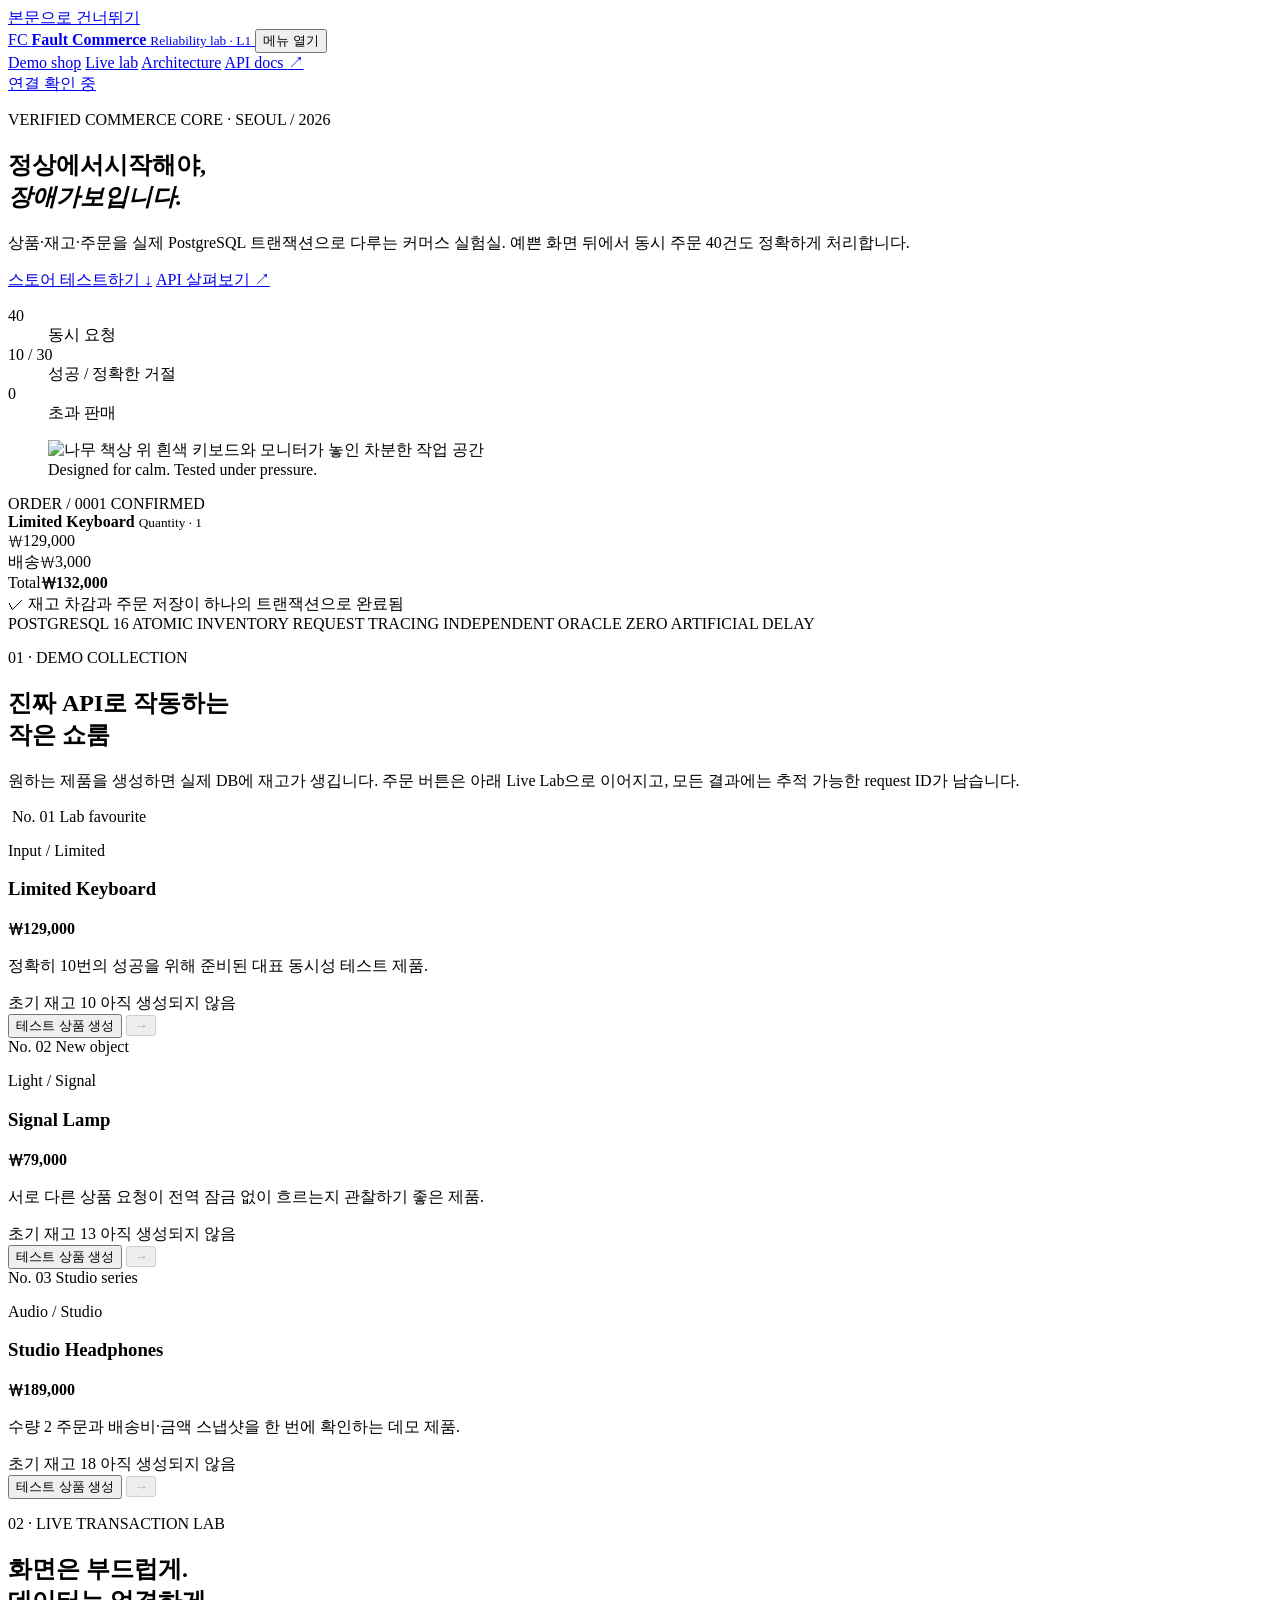
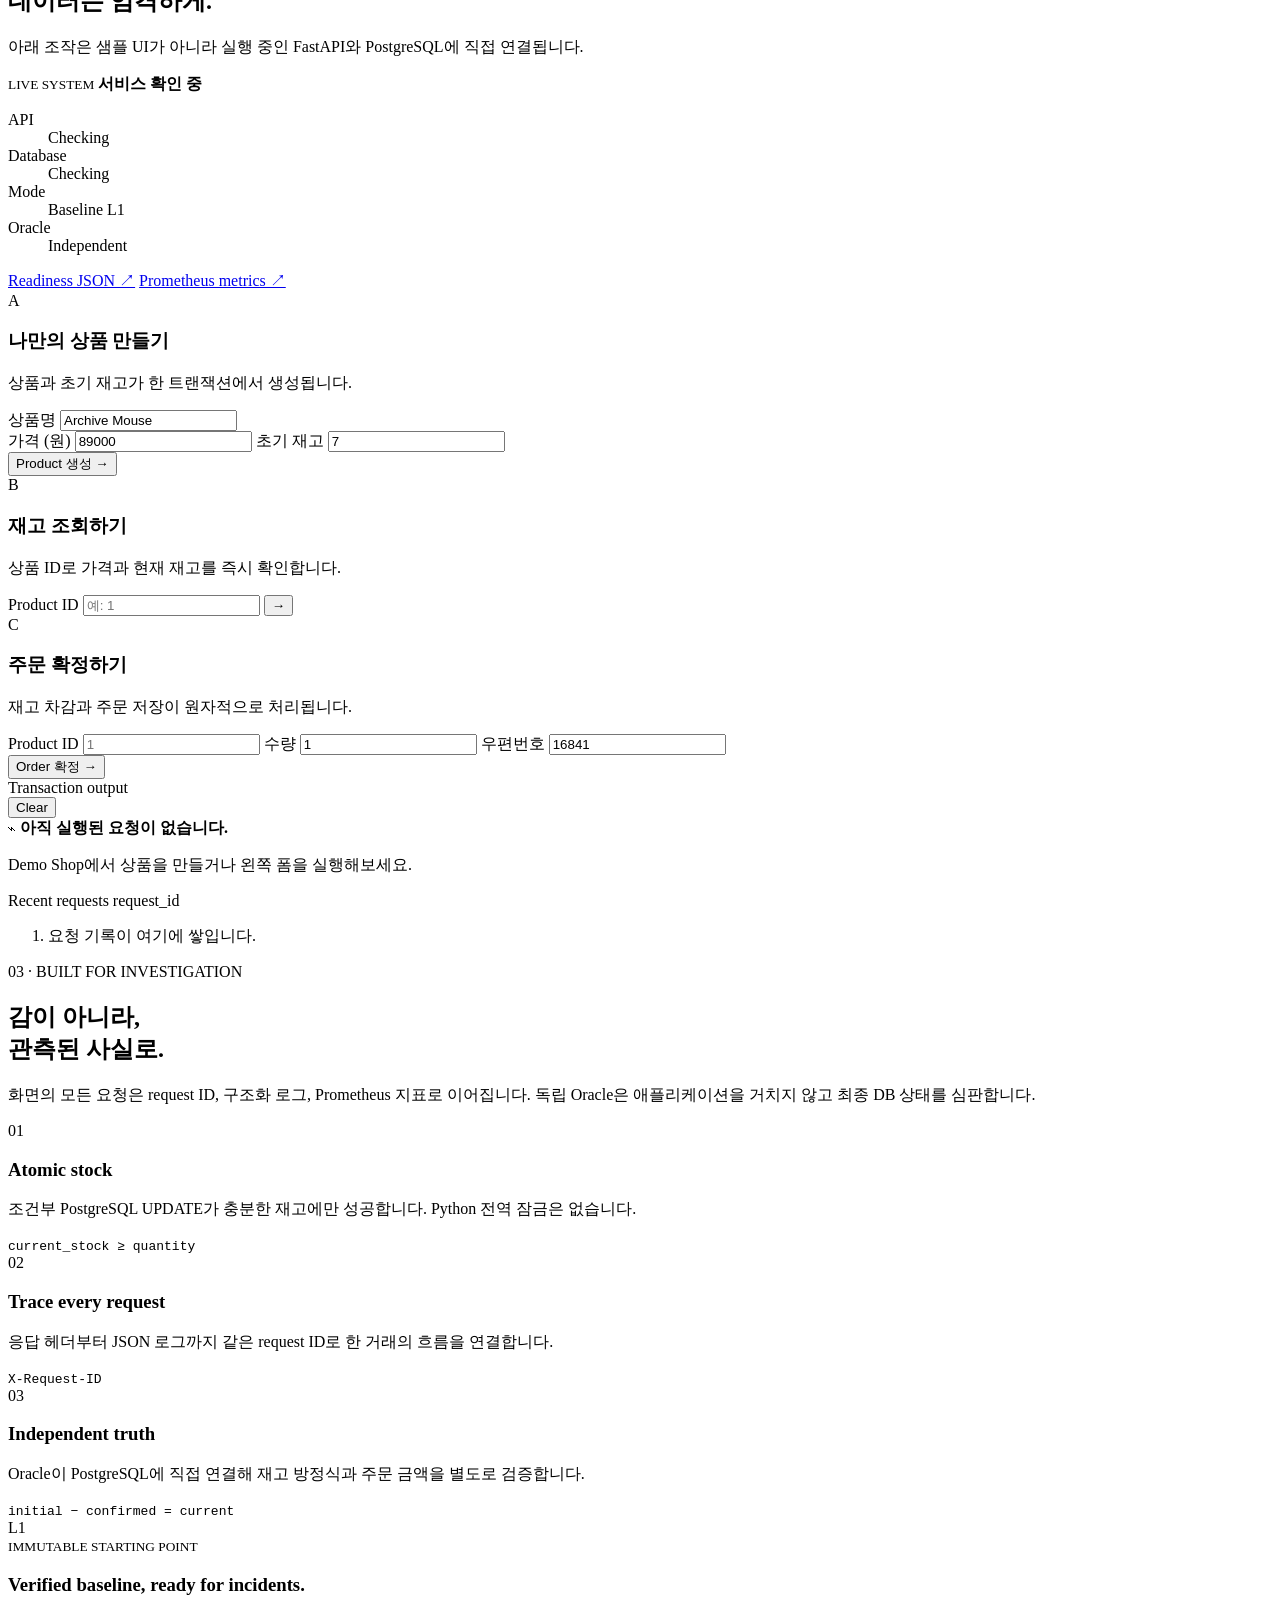
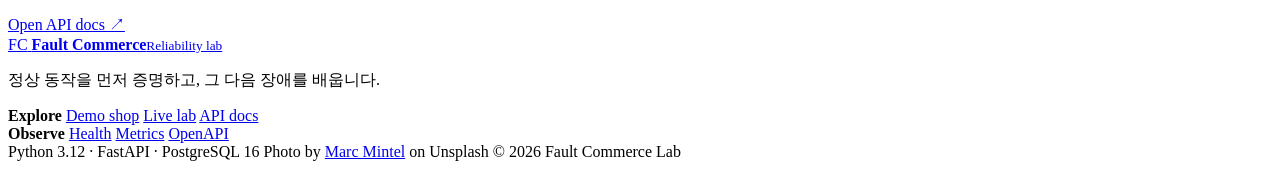
==== app/frontend/index.html @ bde0f66e "feat: add interactive commerce storefront" ====
<!doctype html>
<html lang="ko">
<head>
  <meta charset="utf-8">
  <meta name="viewport" content="width=device-width, initial-scale=1">
  <meta name="description" content="PostgreSQL 기반 동시성·정합성 실험을 위한 정상 상거래 코어와 인터랙티브 스토어프론트.">
  <meta name="theme-color" content="#f2eee6">
  <meta property="og:title" content="Fault Commerce Lab">
  <meta property="og:description" content="Beautiful commerce. Observable by design.">
  <title>Fault Commerce Lab — 정상에서 시작하는 커머스 실험실</title>
  <link rel="icon" href="/static/favicon.svg" type="image/svg+xml">
  <link rel="stylesheet" href="/static/styles.css">
  <script src="/static/app.js" defer></script>
</head>
<body>
  <a class="skip-link" href="#main">본문으로 건너뛰기</a>

  <header class="site-header" data-header>
    <div class="header-inner">
      <a class="brand" href="/" aria-label="Fault Commerce Lab 홈">
        <span class="brand-mark" aria-hidden="true"><span>F</span><span>C</span></span>
        <span class="brand-copy">
          <strong>Fault Commerce</strong>
          <small>Reliability lab · L1</small>
        </span>
      </a>

      <button class="nav-toggle" type="button" aria-expanded="false" aria-controls="site-nav">
        <span class="sr-only">메뉴 열기</span>
        <span></span><span></span>
      </button>

      <nav class="site-nav" id="site-nav" aria-label="주요 메뉴">
        <a href="#collection">Demo shop</a>
        <a href="#lab">Live lab</a>
        <a href="#architecture">Architecture</a>
        <a href="/docs" target="_blank" rel="noreferrer">API docs <span aria-hidden="true">↗</span></a>
      </nav>

      <a class="header-status" href="#system-health" aria-label="시스템 상태 보기">
        <span class="status-dot" data-header-dot></span>
        <span data-header-status>연결 확인 중</span>
      </a>
    </div>
  </header>

  <main id="main">
    <section class="hero section-shell">
      <div class="hero-copy" data-reveal>
        <p class="eyebrow">VERIFIED COMMERCE CORE · SEOUL / 2026</p>
        <h1><span class="hero-normal"><span>정상에서</span><span>시작해야,</span></span><br><em><span>장애가</span><span>보입니다.</span></em></h1>
        <p class="hero-lede">
          상품·재고·주문을 실제 PostgreSQL 트랜잭션으로 다루는 커머스 실험실.
          예쁜 화면 뒤에서 동시 주문 40건도 정확하게 처리합니다.
        </p>
        <div class="hero-actions">
          <a class="button button-dark" href="#collection">스토어 테스트하기 <span aria-hidden="true">↓</span></a>
          <a class="text-link" href="/docs" target="_blank" rel="noreferrer">API 살펴보기 <span aria-hidden="true">↗</span></a>
        </div>
        <dl class="hero-facts" aria-label="검증 요약">
          <div><dt>40</dt><dd>동시 요청</dd></div>
          <div><dt>10 / 30</dt><dd>성공 / 정확한 거절</dd></div>
          <div><dt>0</dt><dd>초과 판매</dd></div>
        </dl>
      </div>

      <div class="hero-visual" data-reveal>
        <figure class="hero-photo">
          <img
            src="/static/assets/hero-workspace.jpg"
            width="1800"
            height="1200"
            alt="나무 책상 위 흰색 키보드와 모니터가 놓인 차분한 작업 공간"
            fetchpriority="high"
          >
          <figcaption>Designed for calm. Tested under pressure.</figcaption>
        </figure>
        <aside class="live-receipt" aria-label="예시 주문 영수증">
          <div class="receipt-head">
            <span>ORDER / 0001</span>
            <span class="receipt-status">CONFIRMED</span>
          </div>
          <div class="receipt-product">
            <span class="receipt-thumb" aria-hidden="true"></span>
            <div>
              <strong>Limited Keyboard</strong>
              <small>Quantity · 1</small>
            </div>
            <span>₩129,000</span>
          </div>
          <div class="receipt-row"><span>배송</span><span>₩3,000</span></div>
          <div class="receipt-total"><span>Total</span><strong>₩132,000</strong></div>
          <div class="receipt-proof"><span aria-hidden="true">✓</span> 재고 차감과 주문 저장이 하나의 트랜잭션으로 완료됨</div>
        </aside>
      </div>
    </section>

    <section class="proof-bar" aria-label="시스템 특징">
      <div class="proof-track">
        <span>POSTGRESQL 16</span><i></i>
        <span>ATOMIC INVENTORY</span><i></i>
        <span>REQUEST TRACING</span><i></i>
        <span>INDEPENDENT ORACLE</span><i></i>
        <span>ZERO ARTIFICIAL DELAY</span>
      </div>
    </section>

    <section class="collection section-shell" id="collection">
      <header class="section-heading" data-reveal>
        <div>
          <p class="eyebrow">01 · DEMO COLLECTION</p>
          <h2>진짜 API로 작동하는<br>작은 쇼룸</h2>
        </div>
        <p>
          원하는 제품을 생성하면 실제 DB에 재고가 생깁니다.
          주문 버튼은 아래 Live Lab으로 이어지고, 모든 결과에는 추적 가능한 request ID가 남습니다.
        </p>
      </header>

      <div class="product-grid">
        <article class="product-card product-card-photo" data-product-card="keyboard" data-reveal>
          <div class="product-media">
            <img src="/static/assets/hero-workspace.jpg" alt="" loading="lazy">
            <span class="product-index">No. 01</span>
            <span class="product-badge">Lab favourite</span>
          </div>
          <div class="product-body">
            <div class="product-title-row">
              <div>
                <p class="product-category">Input / Limited</p>
                <h3>Limited Keyboard</h3>
              </div>
              <strong>₩129,000</strong>
            </div>
            <p>정확히 10번의 성공을 위해 준비된 대표 동시성 테스트 제품.</p>
            <div class="product-stock">
              <span>초기 재고 10</span>
              <span data-product-state>아직 생성되지 않음</span>
            </div>
            <div class="product-actions">
              <button
                class="button button-dark create-template"
                type="button"
                data-template-key="keyboard"
                data-name="Limited Keyboard"
                data-price="129000"
                data-stock="10"
              >테스트 상품 생성</button>
              <button class="icon-button order-template" type="button" data-template-key="keyboard" disabled aria-label="Limited Keyboard 주문 준비">→</button>
            </div>
          </div>
        </article>

        <article class="product-card product-card-lamp" data-product-card="lamp" data-reveal>
          <div class="product-media lamp-scene" aria-label="주황색 스탠드 조명 일러스트레이션">
            <span class="product-index">No. 02</span>
            <span class="product-badge">New object</span>
            <div class="lamp-object" aria-hidden="true">
              <span class="lamp-shade"></span>
              <span class="lamp-neck"></span>
              <span class="lamp-base"></span>
            </div>
          </div>
          <div class="product-body">
            <div class="product-title-row">
              <div>
                <p class="product-category">Light / Signal</p>
                <h3>Signal Lamp</h3>
              </div>
              <strong>₩79,000</strong>
            </div>
            <p>서로 다른 상품 요청이 전역 잠금 없이 흐르는지 관찰하기 좋은 제품.</p>
            <div class="product-stock">
              <span>초기 재고 13</span>
              <span data-product-state>아직 생성되지 않음</span>
            </div>
            <div class="product-actions">
              <button
                class="button button-dark create-template"
                type="button"
                data-template-key="lamp"
                data-name="Signal Lamp"
                data-price="79000"
                data-stock="13"
              >테스트 상품 생성</button>
              <button class="icon-button order-template" type="button" data-template-key="lamp" disabled aria-label="Signal Lamp 주문 준비">→</button>
            </div>
          </div>
        </article>

        <article class="product-card product-card-audio" data-product-card="headphones" data-reveal>
          <div class="product-media audio-scene" aria-label="검정색 헤드폰 일러스트레이션">
            <span class="product-index">No. 03</span>
            <span class="product-badge">Studio series</span>
            <div class="headphone-object" aria-hidden="true">
              <span class="headband"></span>
              <span class="earcup earcup-left"></span>
              <span class="earcup earcup-right"></span>
            </div>
          </div>
          <div class="product-body">
            <div class="product-title-row">
              <div>
                <p class="product-category">Audio / Studio</p>
                <h3>Studio Headphones</h3>
              </div>
              <strong>₩189,000</strong>
            </div>
            <p>수량 2 주문과 배송비·금액 스냅샷을 한 번에 확인하는 데모 제품.</p>
            <div class="product-stock">
              <span>초기 재고 18</span>
              <span data-product-state>아직 생성되지 않음</span>
            </div>
            <div class="product-actions">
              <button
                class="button button-dark create-template"
                type="button"
                data-template-key="headphones"
                data-name="Studio Headphones"
                data-price="189000"
                data-stock="18"
              >테스트 상품 생성</button>
              <button class="icon-button order-template" type="button" data-template-key="headphones" disabled aria-label="Studio Headphones 주문 준비">→</button>
            </div>
          </div>
        </article>
      </div>
    </section>

    <section class="lab" id="lab">
      <div class="section-shell">
        <header class="lab-heading" data-reveal>
          <p class="eyebrow">02 · LIVE TRANSACTION LAB</p>
          <h2>화면은 부드럽게.<br>데이터는 엄격하게.</h2>
          <p>아래 조작은 샘플 UI가 아니라 실행 중인 FastAPI와 PostgreSQL에 직접 연결됩니다.</p>
        </header>

        <div class="health-panel" id="system-health" data-reveal>
          <div class="health-intro">
            <span class="health-pulse" data-health-pulse></span>
            <div>
              <small>LIVE SYSTEM</small>
              <strong data-health-title>서비스 확인 중</strong>
            </div>
          </div>
          <dl class="health-grid">
            <div><dt>API</dt><dd data-live-state>Checking</dd></div>
            <div><dt>Database</dt><dd data-ready-state>Checking</dd></div>
            <div><dt>Mode</dt><dd>Baseline L1</dd></div>
            <div><dt>Oracle</dt><dd>Independent</dd></div>
          </dl>
          <div class="health-links">
            <a href="/health/ready" target="_blank" rel="noreferrer">Readiness JSON ↗</a>
            <a href="/metrics" target="_blank" rel="noreferrer">Prometheus metrics ↗</a>
          </div>
        </div>

        <div class="lab-workspace">
          <div class="lab-controls" data-reveal>
            <section class="control-block">
              <div class="control-number">A</div>
              <div class="control-content">
                <header>
                  <h3>나만의 상품 만들기</h3>
                  <p>상품과 초기 재고가 한 트랜잭션에서 생성됩니다.</p>
                </header>
                <form id="create-product-form">
                  <label>
                    <span>상품명</span>
                    <input name="name" type="text" value="Archive Mouse" maxlength="200" required>
                  </label>
                  <div class="field-row">
                    <label>
                      <span>가격 (원)</span>
                      <input name="unit_price" type="number" value="89000" min="1" required>
                    </label>
                    <label>
                      <span>초기 재고</span>
                      <input name="initial_stock" type="number" value="7" min="0" required>
                    </label>
                  </div>
                  <button class="button button-light" type="submit">Product 생성 <span aria-hidden="true">→</span></button>
                </form>
              </div>
            </section>

            <section class="control-block">
              <div class="control-number">B</div>
              <div class="control-content">
                <header>
                  <h3>재고 조회하기</h3>
                  <p>상품 ID로 가격과 현재 재고를 즉시 확인합니다.</p>
                </header>
                <form id="lookup-product-form" class="inline-form">
                  <label>
                    <span>Product ID</span>
                    <input name="product_id" type="number" placeholder="예: 1" min="1" required>
                  </label>
                  <button class="icon-button icon-button-light" type="submit" aria-label="상품 조회">→</button>
                </form>
              </div>
            </section>

            <section class="control-block control-block-order">
              <div class="control-number">C</div>
              <div class="control-content">
                <header>
                  <h3>주문 확정하기</h3>
                  <p>재고 차감과 주문 저장이 원자적으로 처리됩니다.</p>
                </header>
                <form id="create-order-form">
                  <div class="field-row field-row-three">
                    <label>
                      <span>Product ID</span>
                      <input name="product_id" type="number" placeholder="1" min="1" required>
                    </label>
                    <label>
                      <span>수량</span>
                      <input name="quantity" type="number" value="1" min="1" required>
                    </label>
                    <label>
                      <span>우편번호</span>
                      <input name="postal_code" type="text" value="16841" inputmode="numeric" pattern="[0-9]{5}" maxlength="5" required>
                    </label>
                  </div>
                  <button class="button button-accent" type="submit">Order 확정 <span aria-hidden="true">→</span></button>
                </form>
              </div>
            </section>
          </div>

          <aside class="result-console" data-reveal>
            <div class="console-topbar">
              <div>
                <span class="console-dot"></span>
                <span>Transaction output</span>
              </div>
              <button type="button" data-clear-console>Clear</button>
            </div>
            <div class="console-empty" data-console-empty>
              <span class="console-glyph" aria-hidden="true">⌁</span>
              <strong>아직 실행된 요청이 없습니다.</strong>
              <p>Demo Shop에서 상품을 만들거나 왼쪽 폼을 실행해보세요.</p>
            </div>
            <div class="console-result" data-console-result hidden>
              <div class="result-status">
                <span data-result-method>POST</span>
                <strong data-result-code>201</strong>
              </div>
              <h3 data-result-title>Product created</h3>
              <p data-result-message></p>
              <dl class="result-summary" data-result-summary></dl>
              <details>
                <summary>Raw response</summary>
                <pre><code data-result-json></code></pre>
              </details>
            </div>
            <div class="activity-log">
              <div class="activity-heading">
                <span>Recent requests</span>
                <span>request_id</span>
              </div>
              <ol data-activity-list>
                <li class="activity-placeholder">요청 기록이 여기에 쌓입니다.</li>
              </ol>
            </div>
          </aside>
        </div>
      </div>
    </section>

    <section class="architecture section-shell" id="architecture">
      <header class="section-heading" data-reveal>
        <div>
          <p class="eyebrow">03 · BUILT FOR INVESTIGATION</p>
          <h2>감이 아니라,<br>관측된 사실로.</h2>
        </div>
        <p>
          화면의 모든 요청은 request ID, 구조화 로그, Prometheus 지표로 이어집니다.
          독립 Oracle은 애플리케이션을 거치지 않고 최종 DB 상태를 심판합니다.
        </p>
      </header>

      <div class="architecture-grid">
        <article data-reveal>
          <span class="architecture-number">01</span>
          <h3>Atomic stock</h3>
          <p>조건부 PostgreSQL UPDATE가 충분한 재고에만 성공합니다. Python 전역 잠금은 없습니다.</p>
          <code>current_stock ≥ quantity</code>
        </article>
        <article data-reveal>
          <span class="architecture-number">02</span>
          <h3>Trace every request</h3>
          <p>응답 헤더부터 JSON 로그까지 같은 request ID로 한 거래의 흐름을 연결합니다.</p>
          <code>X-Request-ID</code>
        </article>
        <article data-reveal>
          <span class="architecture-number">03</span>
          <h3>Independent truth</h3>
          <p>Oracle이 PostgreSQL에 직접 연결해 재고 방정식과 주문 금액을 별도로 검증합니다.</p>
          <code>initial − confirmed = current</code>
        </article>
      </div>

      <div class="baseline-callout" data-reveal>
        <div>
          <span class="callout-mark">L1</span>
          <div>
            <small>IMMUTABLE STARTING POINT</small>
            <h3>Verified baseline, ready for incidents.</h3>
          </div>
        </div>
        <a class="button button-dark" href="/docs" target="_blank" rel="noreferrer">Open API docs ↗</a>
      </div>
    </section>
  </main>

  <footer class="site-footer">
    <div class="section-shell footer-grid">
      <div>
        <a class="brand brand-footer" href="/">
          <span class="brand-mark" aria-hidden="true"><span>F</span><span>C</span></span>
          <span class="brand-copy"><strong>Fault Commerce</strong><small>Reliability lab</small></span>
        </a>
        <p>정상 동작을 먼저 증명하고, 그 다음 장애를 배웁니다.</p>
      </div>
      <div>
        <strong>Explore</strong>
        <a href="#collection">Demo shop</a>
        <a href="#lab">Live lab</a>
        <a href="/docs">API docs</a>
      </div>
      <div>
        <strong>Observe</strong>
        <a href="/health/ready">Health</a>
        <a href="/metrics">Metrics</a>
        <a href="/openapi.json">OpenAPI</a>
      </div>
      <div class="footer-meta">
        <span>Python 3.12 · FastAPI · PostgreSQL 16</span>
        <span>Photo by <a href="https://unsplash.com/photos/white-wireless-keyboard-WdXsXrFVhis" target="_blank" rel="noreferrer">Marc Mintel</a> on Unsplash</span>
        <span>© 2026 Fault Commerce Lab</span>
      </div>
    </div>
  </footer>

  <div class="toast" role="status" aria-live="polite" aria-atomic="true" data-toast></div>
  <noscript>이 홈페이지의 API 데모를 실행하려면 JavaScript를 활성화해주세요.</noscript>
</body>
</html>
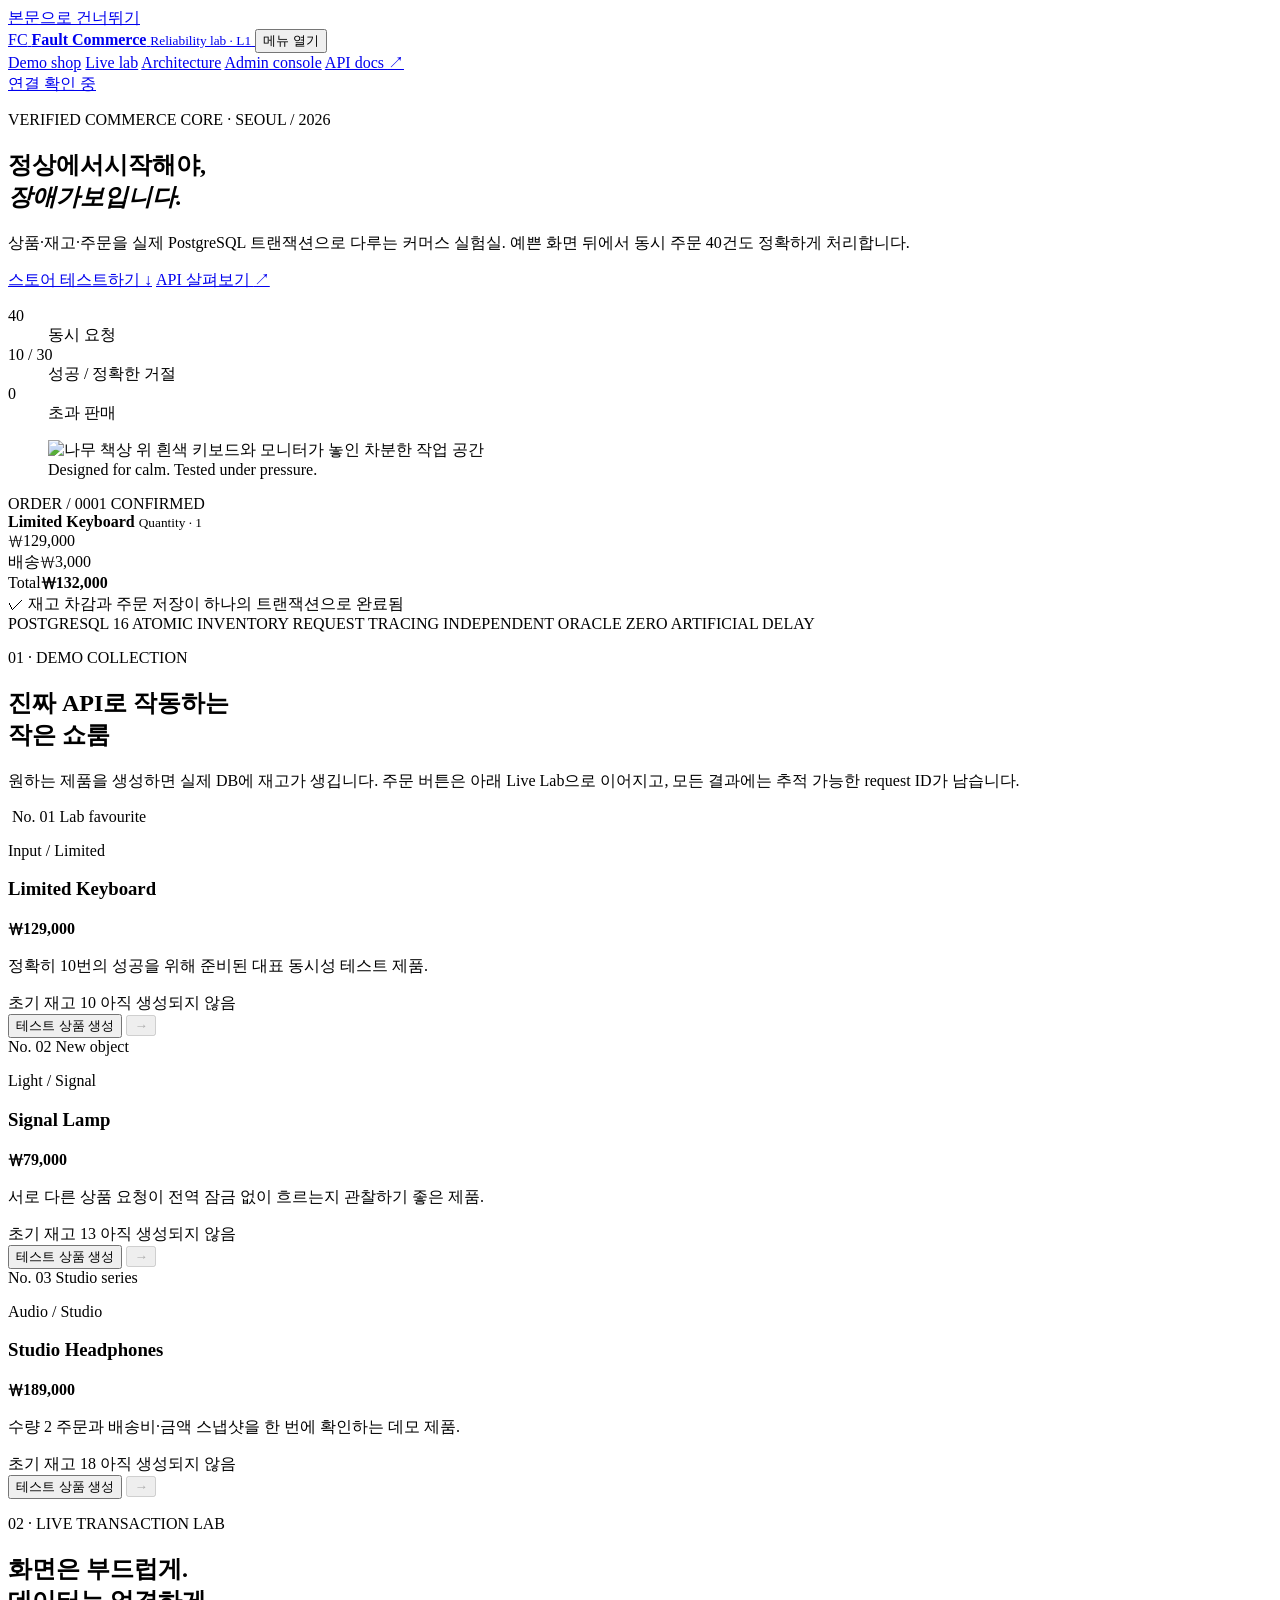
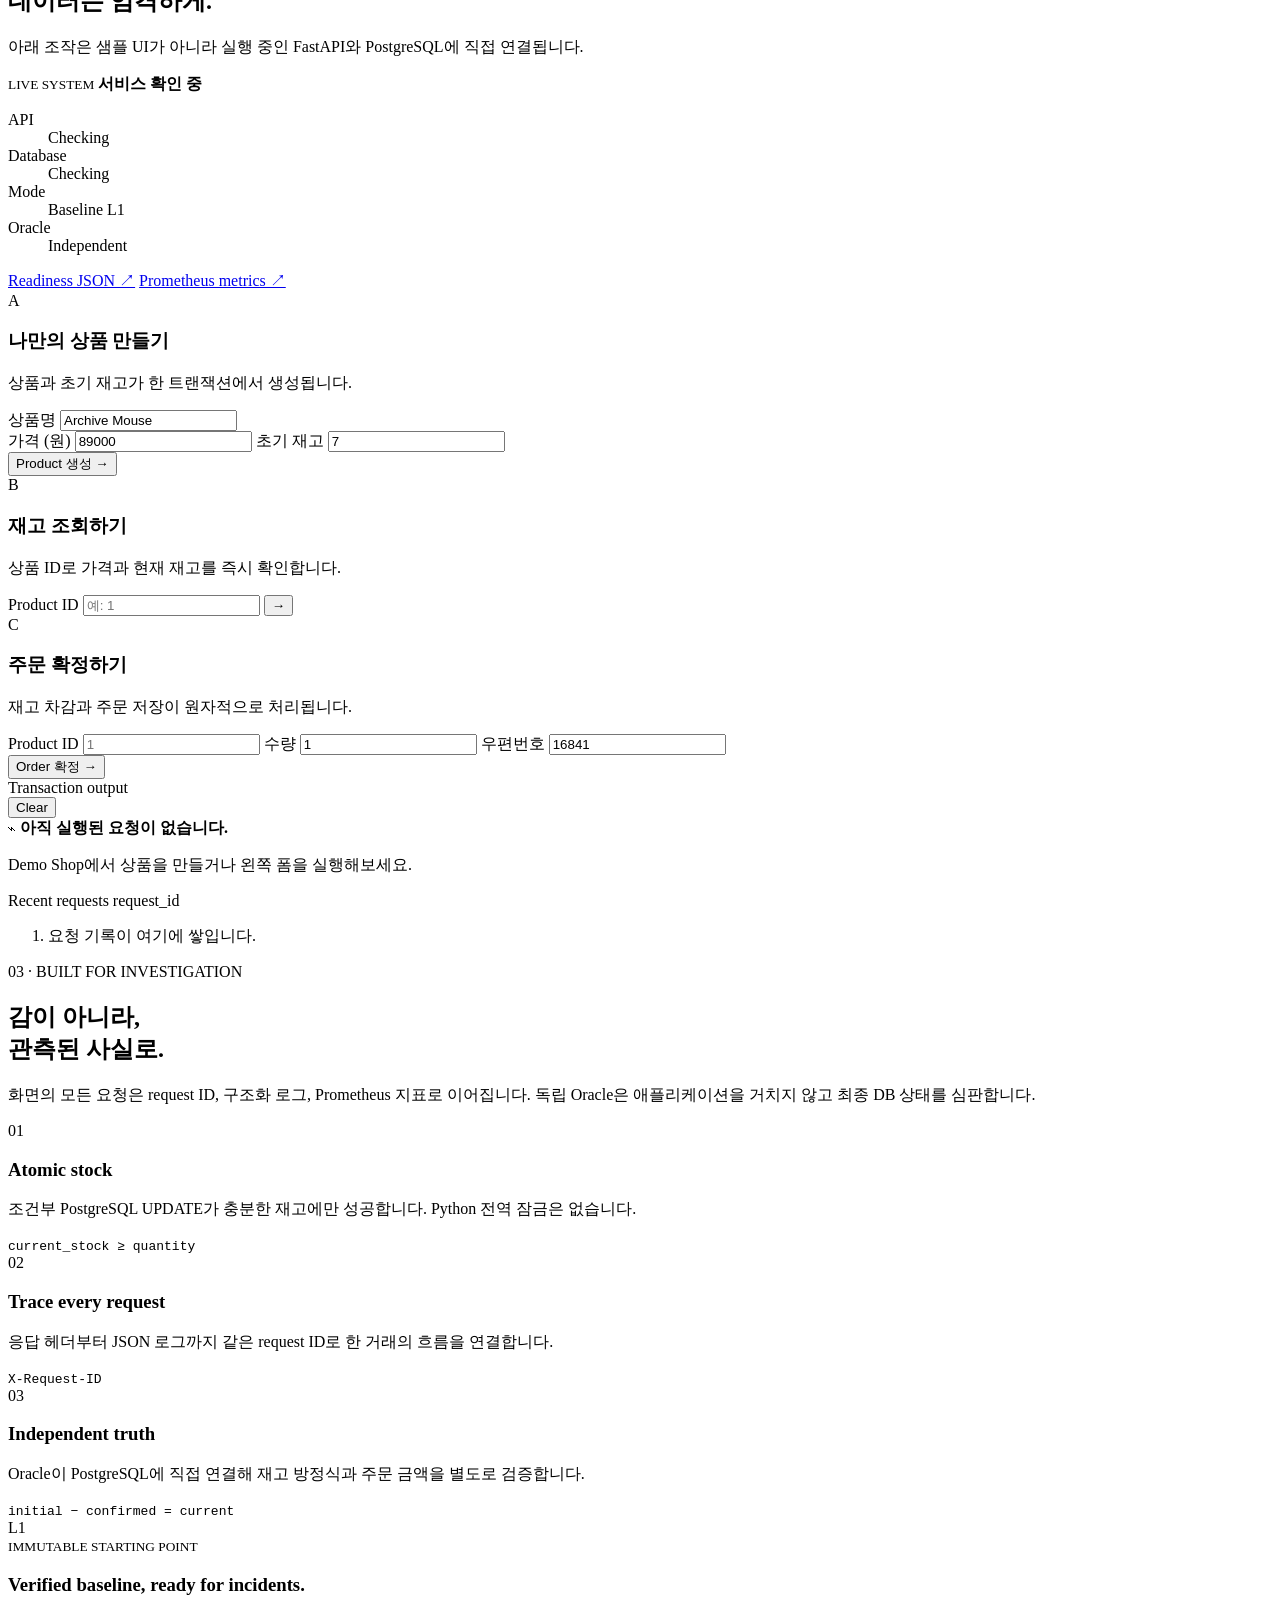
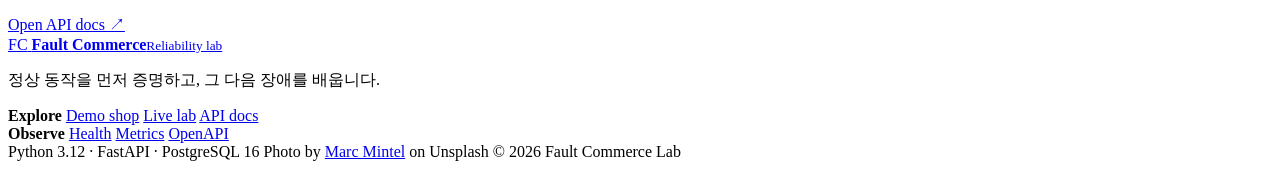
==== commit 38551f76: "feat: add admin concurrency control room" ====
--- a/app/frontend/index.html
+++ b/app/frontend/index.html
@@ -34,6 +34,7 @@
         <a href="#collection">Demo shop</a>
         <a href="#lab">Live lab</a>
         <a href="#architecture">Architecture</a>
+        <a href="/admin">Admin console</a>
         <a href="/docs" target="_blank" rel="noreferrer">API docs <span aria-hidden="true">↗</span></a>
       </nav>
 
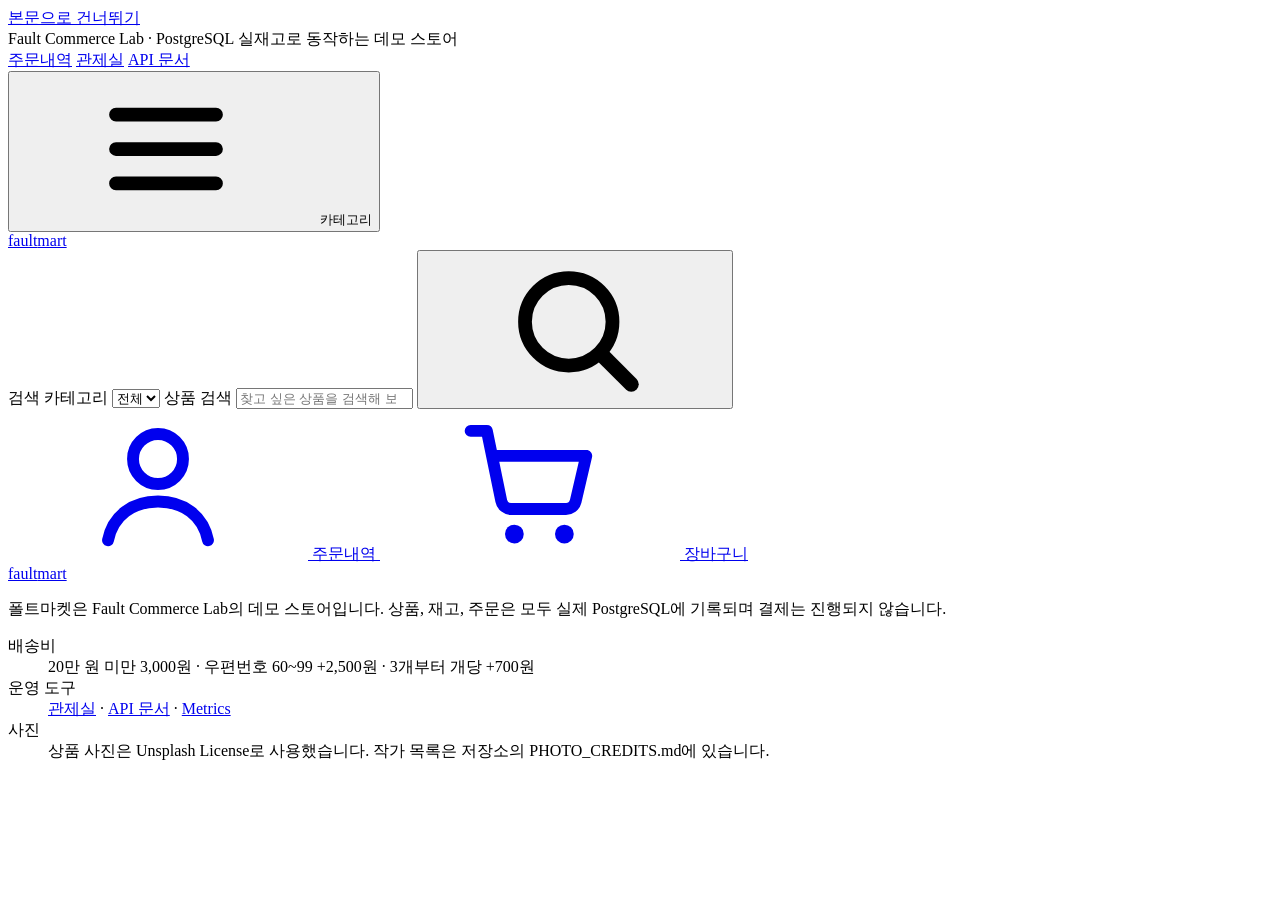
==== commit bef996c1: "feat: rebuild storefront as a marketplace with catalog API - Add GET /products with search, category" ====
--- a/app/frontend/index.html
+++ b/app/frontend/index.html
@@ -3,449 +3,110 @@
 <head>
   <meta charset="utf-8">
   <meta name="viewport" content="width=device-width, initial-scale=1">
-  <meta name="description" content="PostgreSQL 기반 동시성·정합성 실험을 위한 정상 상거래 코어와 인터랙티브 스토어프론트.">
-  <meta name="theme-color" content="#f2eee6">
-  <meta property="og:title" content="Fault Commerce Lab">
-  <meta property="og:description" content="Beautiful commerce. Observable by design.">
-  <title>Fault Commerce Lab — 정상에서 시작하는 커머스 실험실</title>
+  <meta name="description" content="PostgreSQL 재고와 실제 주문 API로 동작하는 폴트마켓 데모 쇼핑몰.">
+  <meta name="theme-color" content="#ffffff">
+  <title>폴트마켓 — Fault Commerce Lab</title>
   <link rel="icon" href="/static/favicon.svg" type="image/svg+xml">
   <link rel="stylesheet" href="/static/styles.css">
   <script src="/static/app.js" defer></script>
 </head>
 <body>
-  <a class="skip-link" href="#main">본문으로 건너뛰기</a>
+  <svg width="0" height="0" style="position:absolute" aria-hidden="true">
+    <symbol id="i-search" viewBox="0 0 24 24"><circle cx="11" cy="11" r="7" fill="none" stroke="currentColor" stroke-width="2.2"/><path d="m16.5 16.5 4.5 4.5" stroke="currentColor" stroke-width="2.4" stroke-linecap="round"/></symbol>
+    <symbol id="i-cart" viewBox="0 0 24 24"><path d="M2.5 3.5h2.6l2.3 11.2a1.6 1.6 0 0 0 1.6 1.3h8.7a1.6 1.6 0 0 0 1.6-1.2l1.7-7.3H6" fill="none" stroke="currentColor" stroke-width="1.9" stroke-linecap="round" stroke-linejoin="round"/><circle cx="9.5" cy="20" r="1.5" fill="currentColor"/><circle cx="17.5" cy="20" r="1.5" fill="currentColor"/></symbol>
+    <symbol id="i-user" viewBox="0 0 24 24"><circle cx="12" cy="8" r="4" fill="none" stroke="currentColor" stroke-width="1.9"/><path d="M4 21c.8-4 4-6.2 8-6.2s7.2 2.2 8 6.2" fill="none" stroke="currentColor" stroke-width="1.9" stroke-linecap="round"/></symbol>
+    <symbol id="i-menu" viewBox="0 0 24 24"><path d="M4 6.5h16M4 12h16M4 17.5h16" stroke="currentColor" stroke-width="2.2" stroke-linecap="round"/></symbol>
+    <symbol id="i-chevron" viewBox="0 0 24 24"><path d="m9 5 7 7-7 7" fill="none" stroke="currentColor" stroke-width="2.2" stroke-linecap="round" stroke-linejoin="round"/></symbol>
+    <symbol id="i-truck" viewBox="0 0 24 24"><path d="M2.5 6.5h11v9h-11zM13.5 9.5h4l3 3.2v2.8h-7" fill="none" stroke="currentColor" stroke-width="1.8" stroke-linejoin="round"/><circle cx="6.5" cy="17.5" r="1.8" fill="#fff" stroke="currentColor" stroke-width="1.8"/><circle cx="17" cy="17.5" r="1.8" fill="#fff" stroke="currentColor" stroke-width="1.8"/></symbol>
+    <symbol id="i-check" viewBox="0 0 24 24"><path d="m5 12.5 4.5 4.5L19 7.5" fill="none" stroke="currentColor" stroke-width="2.6" stroke-linecap="round" stroke-linejoin="round"/></symbol>
+    <symbol id="i-close" viewBox="0 0 24 24"><path d="m6 6 12 12M18 6 6 18" stroke="currentColor" stroke-width="2.2" stroke-linecap="round"/></symbol>
+    <symbol id="i-digital" viewBox="0 0 24 24"><rect x="3" y="4.5" width="18" height="12" rx="1.8" fill="none" stroke="currentColor" stroke-width="1.8"/><path d="M9 20h6M12 16.5V20" stroke="currentColor" stroke-width="1.8" stroke-linecap="round"/></symbol>
+    <symbol id="i-home" viewBox="0 0 24 24"><path d="M3.5 11 12 4l8.5 7M6 9.5V20h12V9.5" fill="none" stroke="currentColor" stroke-width="1.8" stroke-linejoin="round"/><path d="M10 20v-5h4v5" fill="none" stroke="currentColor" stroke-width="1.8"/></symbol>
+    <symbol id="i-kitchen" viewBox="0 0 24 24"><path d="M4 11h13v4.5a4.5 4.5 0 0 1-4.5 4.5h-4A4.5 4.5 0 0 1 4 15.5zM17 12.5h1.5a2 2 0 0 1 0 4H17" fill="none" stroke="currentColor" stroke-width="1.8" stroke-linejoin="round"/><path d="M8 4c-1 1.5 1 2.5 0 4M12 4c-1 1.5 1 2.5 0 4" fill="none" stroke="currentColor" stroke-width="1.6" stroke-linecap="round"/></symbol>
+    <symbol id="i-food" viewBox="0 0 24 24"><circle cx="12" cy="13.5" r="7" fill="none" stroke="currentColor" stroke-width="1.8"/><path d="M12 6.5c0-2 1.2-3 3-3.2M12 6.5c-1.5-1.6-3.5-1.7-4.6-.8" fill="none" stroke="currentColor" stroke-width="1.6" stroke-linecap="round"/></symbol>
+    <symbol id="i-beauty" viewBox="0 0 24 24"><rect x="7" y="9" width="10" height="12" rx="2" fill="none" stroke="currentColor" stroke-width="1.8"/><path d="M9.5 9V6h5v3M12 6V3.5h3.5" fill="none" stroke="currentColor" stroke-width="1.8" stroke-linejoin="round"/></symbol>
+    <symbol id="i-sports" viewBox="0 0 24 24"><path d="M2.5 12h2M19.5 12h2M7.5 12h9" stroke="currentColor" stroke-width="1.9" stroke-linecap="round"/><rect x="4.5" y="7.5" width="3" height="9" rx="1" fill="none" stroke="currentColor" stroke-width="1.8"/><rect x="16.5" y="7.5" width="3" height="9" rx="1" fill="none" stroke="currentColor" stroke-width="1.8"/></symbol>
+    <symbol id="i-etc" viewBox="0 0 24 24"><rect x="4" y="4" width="7" height="7" rx="1.5" fill="none" stroke="currentColor" stroke-width="1.8"/><rect x="13" y="4" width="7" height="7" rx="1.5" fill="none" stroke="currentColor" stroke-width="1.8"/><rect x="4" y="13" width="7" height="7" rx="1.5" fill="none" stroke="currentColor" stroke-width="1.8"/><rect x="13" y="13" width="7" height="7" rx="1.5" fill="none" stroke="currentColor" stroke-width="1.8"/></symbol>
+  </svg>
+
+  <a class="skip-link" href="#app">본문으로 건너뛰기</a>
+
+  <div class="util-bar">
+    <div class="wrap util-inner">
+      <span class="util-note">Fault Commerce Lab · PostgreSQL 실재고로 동작하는 데모 스토어</span>
+      <nav class="util-links" aria-label="유틸리티">
+        <a href="#/orders">주문내역</a>
+        <a href="/admin">관제실</a>
+        <a href="/docs" target="_blank" rel="noreferrer">API 문서</a>
+      </nav>
+    </div>
+  </div>
 
   <header class="site-header" data-header>
-    <div class="header-inner">
-      <a class="brand" href="/" aria-label="Fault Commerce Lab 홈">
-        <span class="brand-mark" aria-hidden="true"><span>F</span><span>C</span></span>
-        <span class="brand-copy">
-          <strong>Fault Commerce</strong>
-          <small>Reliability lab · L1</small>
-        </span>
+    <div class="wrap header-inner">
+      <div class="cat-menu" data-cat-menu>
+        <button class="cat-button" type="button" aria-expanded="false" aria-controls="cat-panel" data-cat-toggle>
+          <svg aria-hidden="true"><use href="#i-menu"/></svg>
+          <span>카테고리</span>
+        </button>
+        <div class="cat-panel" id="cat-panel" hidden data-cat-panel></div>
+      </div>
+
+      <a class="logo" href="#/" aria-label="폴트마켓 홈">
+        <span class="logo-f">fault</span><span class="logo-m">mart</span>
       </a>
 
-      <button class="nav-toggle" type="button" aria-expanded="false" aria-controls="site-nav">
-        <span class="sr-only">메뉴 열기</span>
-        <span></span><span></span>
-      </button>
+      <form class="search" role="search" data-search-form>
+        <label class="visually-hidden" for="search-category">검색 카테고리</label>
+        <select id="search-category" class="search-cat" data-search-category>
+          <option value="">전체</option>
+        </select>
+        <label class="visually-hidden" for="search-input">상품 검색</label>
+        <input id="search-input" class="search-input" type="search" name="q" maxlength="100"
+          placeholder="찾고 싶은 상품을 검색해 보세요!" autocomplete="off" data-search-input>
+        <button class="search-submit" type="submit" aria-label="검색">
+          <svg aria-hidden="true"><use href="#i-search"/></svg>
+        </button>
+      </form>
 
-      <nav class="site-nav" id="site-nav" aria-label="주요 메뉴">
-        <a href="#collection">Demo shop</a>
-        <a href="#lab">Live lab</a>
-        <a href="#architecture">Architecture</a>
-        <a href="/admin">Admin console</a>
-        <a href="/docs" target="_blank" rel="noreferrer">API docs <span aria-hidden="true">↗</span></a>
+      <nav class="header-actions" aria-label="내 쇼핑">
+        <a class="header-action" href="#/orders">
+          <svg aria-hidden="true"><use href="#i-user"/></svg>
+          <span>주문내역</span>
+        </a>
+        <a class="header-action" href="#/cart">
+          <span class="cart-icon">
+            <svg aria-hidden="true"><use href="#i-cart"/></svg>
+            <b class="cart-count" data-cart-count hidden>0</b>
+          </span>
+          <span>장바구니</span>
+        </a>
       </nav>
-
-      <a class="header-status" href="#system-health" aria-label="시스템 상태 보기">
-        <span class="status-dot" data-header-dot></span>
-        <span data-header-status>연결 확인 중</span>
-      </a>
     </div>
+    <nav class="quick-nav" aria-label="카테고리 바로가기">
+      <div class="wrap quick-inner" data-quick-nav></div>
+    </nav>
   </header>
 
-  <main id="main">
-    <section class="hero section-shell">
-      <div class="hero-copy" data-reveal>
-        <p class="eyebrow">VERIFIED COMMERCE CORE · SEOUL / 2026</p>
-        <h1><span class="hero-normal"><span>정상에서</span><span>시작해야,</span></span><br><em><span>장애가</span><span>보입니다.</span></em></h1>
-        <p class="hero-lede">
-          상품·재고·주문을 실제 PostgreSQL 트랜잭션으로 다루는 커머스 실험실.
-          예쁜 화면 뒤에서 동시 주문 40건도 정확하게 처리합니다.
-        </p>
-        <div class="hero-actions">
-          <a class="button button-dark" href="#collection">스토어 테스트하기 <span aria-hidden="true">↓</span></a>
-          <a class="text-link" href="/docs" target="_blank" rel="noreferrer">API 살펴보기 <span aria-hidden="true">↗</span></a>
-        </div>
-        <dl class="hero-facts" aria-label="검증 요약">
-          <div><dt>40</dt><dd>동시 요청</dd></div>
-          <div><dt>10 / 30</dt><dd>성공 / 정확한 거절</dd></div>
-          <div><dt>0</dt><dd>초과 판매</dd></div>
-        </dl>
-      </div>
-
-      <div class="hero-visual" data-reveal>
-        <figure class="hero-photo">
-          <img
-            src="/static/assets/hero-workspace.jpg"
-            width="1800"
-            height="1200"
-            alt="나무 책상 위 흰색 키보드와 모니터가 놓인 차분한 작업 공간"
-            fetchpriority="high"
-          >
-          <figcaption>Designed for calm. Tested under pressure.</figcaption>
-        </figure>
-        <aside class="live-receipt" aria-label="예시 주문 영수증">
-          <div class="receipt-head">
-            <span>ORDER / 0001</span>
-            <span class="receipt-status">CONFIRMED</span>
-          </div>
-          <div class="receipt-product">
-            <span class="receipt-thumb" aria-hidden="true"></span>
-            <div>
-              <strong>Limited Keyboard</strong>
-              <small>Quantity · 1</small>
-            </div>
-            <span>₩129,000</span>
-          </div>
-          <div class="receipt-row"><span>배송</span><span>₩3,000</span></div>
-          <div class="receipt-total"><span>Total</span><strong>₩132,000</strong></div>
-          <div class="receipt-proof"><span aria-hidden="true">✓</span> 재고 차감과 주문 저장이 하나의 트랜잭션으로 완료됨</div>
-        </aside>
-      </div>
-    </section>
-
-    <section class="proof-bar" aria-label="시스템 특징">
-      <div class="proof-track">
-        <span>POSTGRESQL 16</span><i></i>
-        <span>ATOMIC INVENTORY</span><i></i>
-        <span>REQUEST TRACING</span><i></i>
-        <span>INDEPENDENT ORACLE</span><i></i>
-        <span>ZERO ARTIFICIAL DELAY</span>
-      </div>
-    </section>
-
-    <section class="collection section-shell" id="collection">
-      <header class="section-heading" data-reveal>
-        <div>
-          <p class="eyebrow">01 · DEMO COLLECTION</p>
-          <h2>진짜 API로 작동하는<br>작은 쇼룸</h2>
-        </div>
-        <p>
-          원하는 제품을 생성하면 실제 DB에 재고가 생깁니다.
-          주문 버튼은 아래 Live Lab으로 이어지고, 모든 결과에는 추적 가능한 request ID가 남습니다.
-        </p>
-      </header>
-
-      <div class="product-grid">
-        <article class="product-card product-card-photo" data-product-card="keyboard" data-reveal>
-          <div class="product-media">
-            <img src="/static/assets/hero-workspace.jpg" alt="" loading="lazy">
-            <span class="product-index">No. 01</span>
-            <span class="product-badge">Lab favourite</span>
-          </div>
-          <div class="product-body">
-            <div class="product-title-row">
-              <div>
-                <p class="product-category">Input / Limited</p>
-                <h3>Limited Keyboard</h3>
-              </div>
-              <strong>₩129,000</strong>
-            </div>
-            <p>정확히 10번의 성공을 위해 준비된 대표 동시성 테스트 제품.</p>
-            <div class="product-stock">
-              <span>초기 재고 10</span>
-              <span data-product-state>아직 생성되지 않음</span>
-            </div>
-            <div class="product-actions">
-              <button
-                class="button button-dark create-template"
-                type="button"
-                data-template-key="keyboard"
-                data-name="Limited Keyboard"
-                data-price="129000"
-                data-stock="10"
-              >테스트 상품 생성</button>
-              <button class="icon-button order-template" type="button" data-template-key="keyboard" disabled aria-label="Limited Keyboard 주문 준비">→</button>
-            </div>
-          </div>
-        </article>
-
-        <article class="product-card product-card-lamp" data-product-card="lamp" data-reveal>
-          <div class="product-media lamp-scene" aria-label="주황색 스탠드 조명 일러스트레이션">
-            <span class="product-index">No. 02</span>
-            <span class="product-badge">New object</span>
-            <div class="lamp-object" aria-hidden="true">
-              <span class="lamp-shade"></span>
-              <span class="lamp-neck"></span>
-              <span class="lamp-base"></span>
-            </div>
-          </div>
-          <div class="product-body">
-            <div class="product-title-row">
-              <div>
-                <p class="product-category">Light / Signal</p>
-                <h3>Signal Lamp</h3>
-              </div>
-              <strong>₩79,000</strong>
-            </div>
-            <p>서로 다른 상품 요청이 전역 잠금 없이 흐르는지 관찰하기 좋은 제품.</p>
-            <div class="product-stock">
-              <span>초기 재고 13</span>
-              <span data-product-state>아직 생성되지 않음</span>
-            </div>
-            <div class="product-actions">
-              <button
-                class="button button-dark create-template"
-                type="button"
-                data-template-key="lamp"
-                data-name="Signal Lamp"
-                data-price="79000"
-                data-stock="13"
-              >테스트 상품 생성</button>
-              <button class="icon-button order-template" type="button" data-template-key="lamp" disabled aria-label="Signal Lamp 주문 준비">→</button>
-            </div>
-          </div>
-        </article>
-
-        <article class="product-card product-card-audio" data-product-card="headphones" data-reveal>
-          <div class="product-media audio-scene" aria-label="검정색 헤드폰 일러스트레이션">
-            <span class="product-index">No. 03</span>
-            <span class="product-badge">Studio series</span>
-            <div class="headphone-object" aria-hidden="true">
-              <span class="headband"></span>
-              <span class="earcup earcup-left"></span>
-              <span class="earcup earcup-right"></span>
-            </div>
-          </div>
-          <div class="product-body">
-            <div class="product-title-row">
-              <div>
-                <p class="product-category">Audio / Studio</p>
-                <h3>Studio Headphones</h3>
-              </div>
-              <strong>₩189,000</strong>
-            </div>
-            <p>수량 2 주문과 배송비·금액 스냅샷을 한 번에 확인하는 데모 제품.</p>
-            <div class="product-stock">
-              <span>초기 재고 18</span>
-              <span data-product-state>아직 생성되지 않음</span>
-            </div>
-            <div class="product-actions">
-              <button
-                class="button button-dark create-template"
-                type="button"
-                data-template-key="headphones"
-                data-name="Studio Headphones"
-                data-price="189000"
-                data-stock="18"
-              >테스트 상품 생성</button>
-              <button class="icon-button order-template" type="button" data-template-key="headphones" disabled aria-label="Studio Headphones 주문 준비">→</button>
-            </div>
-          </div>
-        </article>
-      </div>
-    </section>
-
-    <section class="lab" id="lab">
-      <div class="section-shell">
-        <header class="lab-heading" data-reveal>
-          <p class="eyebrow">02 · LIVE TRANSACTION LAB</p>
-          <h2>화면은 부드럽게.<br>데이터는 엄격하게.</h2>
-          <p>아래 조작은 샘플 UI가 아니라 실행 중인 FastAPI와 PostgreSQL에 직접 연결됩니다.</p>
-        </header>
-
-        <div class="health-panel" id="system-health" data-reveal>
-          <div class="health-intro">
-            <span class="health-pulse" data-health-pulse></span>
-            <div>
-              <small>LIVE SYSTEM</small>
-              <strong data-health-title>서비스 확인 중</strong>
-            </div>
-          </div>
-          <dl class="health-grid">
-            <div><dt>API</dt><dd data-live-state>Checking</dd></div>
-            <div><dt>Database</dt><dd data-ready-state>Checking</dd></div>
-            <div><dt>Mode</dt><dd>Baseline L1</dd></div>
-            <div><dt>Oracle</dt><dd>Independent</dd></div>
-          </dl>
-          <div class="health-links">
-            <a href="/health/ready" target="_blank" rel="noreferrer">Readiness JSON ↗</a>
-            <a href="/metrics" target="_blank" rel="noreferrer">Prometheus metrics ↗</a>
-          </div>
-        </div>
-
-        <div class="lab-workspace">
-          <div class="lab-controls" data-reveal>
-            <section class="control-block">
-              <div class="control-number">A</div>
-              <div class="control-content">
-                <header>
-                  <h3>나만의 상품 만들기</h3>
-                  <p>상품과 초기 재고가 한 트랜잭션에서 생성됩니다.</p>
-                </header>
-                <form id="create-product-form">
-                  <label>
-                    <span>상품명</span>
-                    <input name="name" type="text" value="Archive Mouse" maxlength="200" required>
-                  </label>
-                  <div class="field-row">
-                    <label>
-                      <span>가격 (원)</span>
-                      <input name="unit_price" type="number" value="89000" min="1" required>
-                    </label>
-                    <label>
-                      <span>초기 재고</span>
-                      <input name="initial_stock" type="number" value="7" min="0" required>
-                    </label>
-                  </div>
-                  <button class="button button-light" type="submit">Product 생성 <span aria-hidden="true">→</span></button>
-                </form>
-              </div>
-            </section>
-
-            <section class="control-block">
-              <div class="control-number">B</div>
-              <div class="control-content">
-                <header>
-                  <h3>재고 조회하기</h3>
-                  <p>상품 ID로 가격과 현재 재고를 즉시 확인합니다.</p>
-                </header>
-                <form id="lookup-product-form" class="inline-form">
-                  <label>
-                    <span>Product ID</span>
-                    <input name="product_id" type="number" placeholder="예: 1" min="1" required>
-                  </label>
-                  <button class="icon-button icon-button-light" type="submit" aria-label="상품 조회">→</button>
-                </form>
-              </div>
-            </section>
-
-            <section class="control-block control-block-order">
-              <div class="control-number">C</div>
-              <div class="control-content">
-                <header>
-                  <h3>주문 확정하기</h3>
-                  <p>재고 차감과 주문 저장이 원자적으로 처리됩니다.</p>
-                </header>
-                <form id="create-order-form">
-                  <div class="field-row field-row-three">
-                    <label>
-                      <span>Product ID</span>
-                      <input name="product_id" type="number" placeholder="1" min="1" required>
-                    </label>
-                    <label>
-                      <span>수량</span>
-                      <input name="quantity" type="number" value="1" min="1" required>
-                    </label>
-                    <label>
-                      <span>우편번호</span>
-                      <input name="postal_code" type="text" value="16841" inputmode="numeric" pattern="[0-9]{5}" maxlength="5" required>
-                    </label>
-                  </div>
-                  <button class="button button-accent" type="submit">Order 확정 <span aria-hidden="true">→</span></button>
-                </form>
-              </div>
-            </section>
-          </div>
-
-          <aside class="result-console" data-reveal>
-            <div class="console-topbar">
-              <div>
-                <span class="console-dot"></span>
-                <span>Transaction output</span>
-              </div>
-              <button type="button" data-clear-console>Clear</button>
-            </div>
-            <div class="console-empty" data-console-empty>
-              <span class="console-glyph" aria-hidden="true">⌁</span>
-              <strong>아직 실행된 요청이 없습니다.</strong>
-              <p>Demo Shop에서 상품을 만들거나 왼쪽 폼을 실행해보세요.</p>
-            </div>
-            <div class="console-result" data-console-result hidden>
-              <div class="result-status">
-                <span data-result-method>POST</span>
-                <strong data-result-code>201</strong>
-              </div>
-              <h3 data-result-title>Product created</h3>
-              <p data-result-message></p>
-              <dl class="result-summary" data-result-summary></dl>
-              <details>
-                <summary>Raw response</summary>
-                <pre><code data-result-json></code></pre>
-              </details>
-            </div>
-            <div class="activity-log">
-              <div class="activity-heading">
-                <span>Recent requests</span>
-                <span>request_id</span>
-              </div>
-              <ol data-activity-list>
-                <li class="activity-placeholder">요청 기록이 여기에 쌓입니다.</li>
-              </ol>
-            </div>
-          </aside>
-        </div>
-      </div>
-    </section>
-
-    <section class="architecture section-shell" id="architecture">
-      <header class="section-heading" data-reveal>
-        <div>
-          <p class="eyebrow">03 · BUILT FOR INVESTIGATION</p>
-          <h2>감이 아니라,<br>관측된 사실로.</h2>
-        </div>
-        <p>
-          화면의 모든 요청은 request ID, 구조화 로그, Prometheus 지표로 이어집니다.
-          독립 Oracle은 애플리케이션을 거치지 않고 최종 DB 상태를 심판합니다.
-        </p>
-      </header>
-
-      <div class="architecture-grid">
-        <article data-reveal>
-          <span class="architecture-number">01</span>
-          <h3>Atomic stock</h3>
-          <p>조건부 PostgreSQL UPDATE가 충분한 재고에만 성공합니다. Python 전역 잠금은 없습니다.</p>
-          <code>current_stock ≥ quantity</code>
-        </article>
-        <article data-reveal>
-          <span class="architecture-number">02</span>
-          <h3>Trace every request</h3>
-          <p>응답 헤더부터 JSON 로그까지 같은 request ID로 한 거래의 흐름을 연결합니다.</p>
-          <code>X-Request-ID</code>
-        </article>
-        <article data-reveal>
-          <span class="architecture-number">03</span>
-          <h3>Independent truth</h3>
-          <p>Oracle이 PostgreSQL에 직접 연결해 재고 방정식과 주문 금액을 별도로 검증합니다.</p>
-          <code>initial − confirmed = current</code>
-        </article>
-      </div>
-
-      <div class="baseline-callout" data-reveal>
-        <div>
-          <span class="callout-mark">L1</span>
-          <div>
-            <small>IMMUTABLE STARTING POINT</small>
-            <h3>Verified baseline, ready for incidents.</h3>
-          </div>
-        </div>
-        <a class="button button-dark" href="/docs" target="_blank" rel="noreferrer">Open API docs ↗</a>
-      </div>
-    </section>
-  </main>
+  <main id="app" class="app" tabindex="-1" aria-live="polite"></main>
 
   <footer class="site-footer">
-    <div class="section-shell footer-grid">
-      <div>
-        <a class="brand brand-footer" href="/">
-          <span class="brand-mark" aria-hidden="true"><span>F</span><span>C</span></span>
-          <span class="brand-copy"><strong>Fault Commerce</strong><small>Reliability lab</small></span>
+    <div class="wrap footer-inner">
+      <div class="footer-brand">
+        <a class="logo logo-small" href="#/" aria-label="폴트마켓 홈">
+          <span class="logo-f">fault</span><span class="logo-m">mart</span>
         </a>
-        <p>정상 동작을 먼저 증명하고, 그 다음 장애를 배웁니다.</p>
+        <p>폴트마켓은 Fault Commerce Lab의 데모 스토어입니다. 상품, 재고, 주문은 모두 실제
+          PostgreSQL에 기록되며 결제는 진행되지 않습니다.</p>
       </div>
-      <div>
-        <strong>Explore</strong>
-        <a href="#collection">Demo shop</a>
-        <a href="#lab">Live lab</a>
-        <a href="/docs">API docs</a>
-      </div>
-      <div>
-        <strong>Observe</strong>
-        <a href="/health/ready">Health</a>
-        <a href="/metrics">Metrics</a>
-        <a href="/openapi.json">OpenAPI</a>
-      </div>
-      <div class="footer-meta">
-        <span>Python 3.12 · FastAPI · PostgreSQL 16</span>
-        <span>Photo by <a href="https://unsplash.com/photos/white-wireless-keyboard-WdXsXrFVhis" target="_blank" rel="noreferrer">Marc Mintel</a> on Unsplash</span>
-        <span>© 2026 Fault Commerce Lab</span>
-      </div>
+      <dl class="footer-facts">
+        <div><dt>배송비</dt><dd>20만 원 미만 3,000원 · 우편번호 60~99 +2,500원 · 3개부터 개당 +700원</dd></div>
+        <div><dt>운영 도구</dt><dd><a href="/admin">관제실</a> · <a href="/docs" target="_blank" rel="noreferrer">API 문서</a> · <a href="/metrics" target="_blank" rel="noreferrer">Metrics</a></dd></div>
+        <div><dt>사진</dt><dd>상품 사진은 Unsplash License로 사용했습니다. 작가 목록은 저장소의 PHOTO_CREDITS.md에 있습니다.</dd></div>
+      </dl>
     </div>
   </footer>
 
-  <div class="toast" role="status" aria-live="polite" aria-atomic="true" data-toast></div>
-  <noscript>이 홈페이지의 API 데모를 실행하려면 JavaScript를 활성화해주세요.</noscript>
+  <div class="toast-stack" data-toasts aria-live="assertive"></div>
 </body>
 </html>
